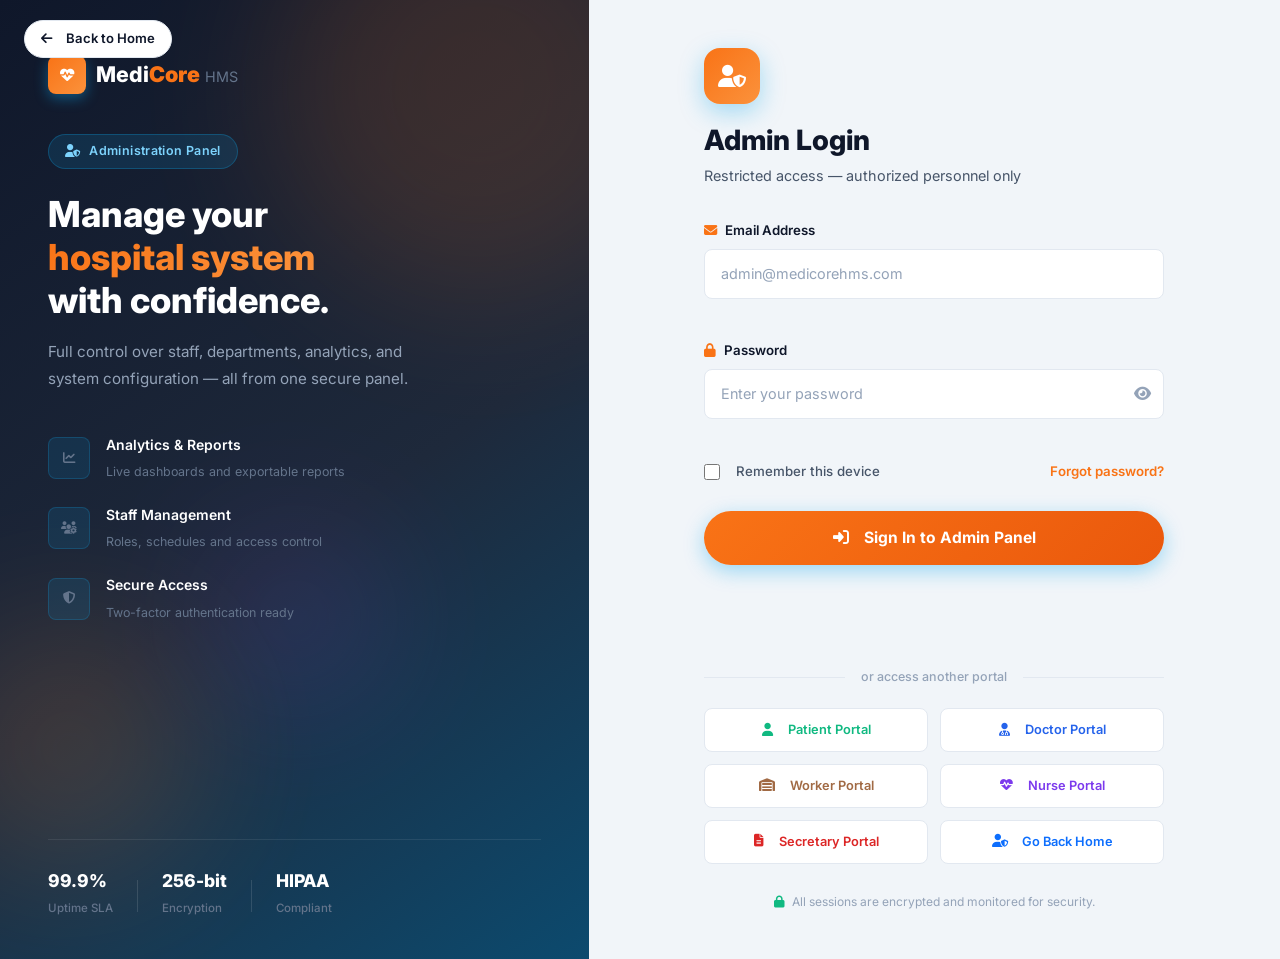
==== Admin_Login.html @ 62dc1b39 "Joel: modularizar lógica de login para administrador y paciente en archivos js externos" ====
<!doctype html>
<html lang="en">
  <head>
    <meta charset="UTF-8" />
    <meta name="viewport" content="width=device-width, initial-scale=1.0" />
    <script src="https://www.google.com/recaptcha/api.js" async defer></script>
    <title>Admin Login — MediCore HMS</title>

    <!-- Bootstrap CSS -->
    <link
      href="https://cdn.jsdelivr.net/npm/bootstrap@5.3.0/dist/css/bootstrap.min.css"
      rel="stylesheet"
    />

    <!-- Font Awesome -->
    <link
      rel="stylesheet"
      href="https://cdnjs.cloudflare.com/ajax/libs/font-awesome/6.4.0/css/all.min.css"
    />

    <!-- Google Fonts: Inter -->
    <link
      href="https://fonts.googleapis.com/css2?family=Inter:wght@300;400;500;600;700;800&display=swap"
      rel="stylesheet"
    />

    <!-- Login CSS (nuevo archivo, no sobreescribe style.css) -->
    <link rel="stylesheet" href="css/admin_login.css" />
  </head>

  <body class="login-body">
    <!-- Back link -->
    <a href="index.html" class="back-link">
      <i class="fas fa-arrow-left me-2"></i>Back to Home
    </a>

    <div class="login-wrapper">
      <!-- Left panel — branding -->
      <div class="login-panel-left d-none d-lg-flex">
        <div class="left-bg-shapes">
          <div class="l-shape l-shape-1"></div>
          <div class="l-shape l-shape-2"></div>
          <div class="l-shape l-shape-3"></div>
        </div>

        <div class="left-content">
          <!-- Logo -->
          <div class="left-brand">
            <span class="brand-icon-login"
              ><i class="fas fa-heartbeat"></i
            ></span>
            <span>Medi<strong>Core</strong> <em>HMS</em></span>
          </div>

          <!-- Badge -->
          <div class="left-badge">
            <i class="fas fa-user-shield me-2"></i>Administration Panel
          </div>

          <h2 class="left-heading">
            Manage your<br />
            <span class="text-gradient-light">hospital system</span><br />
            with confidence.
          </h2>

          <p class="left-sub">
            Full control over staff, departments, analytics, and system
            configuration — all from one secure panel.
          </p>

          <!-- Feature list -->
          <div class="left-features">
            <div class="left-feature-item">
              <span class="lf-icon"><i class="fas fa-chart-line"></i></span>
              <div>
                <strong>Analytics & Reports</strong>
                <span>Live dashboards and exportable reports</span>
              </div>
            </div>
            <div class="left-feature-item">
              <span class="lf-icon"><i class="fas fa-users-cog"></i></span>
              <div>
                <strong>Staff Management</strong>
                <span>Roles, schedules and access control</span>
              </div>
            </div>
            <div class="left-feature-item">
              <span class="lf-icon"><i class="fas fa-shield-alt"></i></span>
              <div>
                <strong>Secure Access</strong>
                <span>Two-factor authentication ready</span>
              </div>
            </div>
          </div>
        </div>

        <!-- Bottom stat strip -->
        <div class="left-stats">
          <div class="left-stat">
            <strong>99.9%</strong>
            <span>Uptime SLA</span>
          </div>
          <div class="left-stat-divider"></div>
          <div class="left-stat">
            <strong>256-bit</strong>
            <span>Encryption</span>
          </div>
          <div class="left-stat-divider"></div>
          <div class="left-stat">
            <strong>HIPAA</strong>
            <span>Compliant</span>
          </div>
        </div>
      </div>

      <!-- Right panel — form -->
      <div class="login-panel-right">
        <div class="login-form-box">
          <!-- Mobile brand (visible only on small screens) -->
          <div class="mobile-brand d-flex d-lg-none">
            <span class="brand-icon-login brand-icon-sm-login"
              ><i class="fas fa-heartbeat"></i
            ></span>
            <span>Medi<strong>Core</strong> <em>HMS</em></span>
          </div>

          <!-- Header -->
          <div class="form-header">
            <div class="form-icon-wrap">
              <i class="fas fa-user-shield"></i>
            </div>
            <h1 class="form-title">Admin Login</h1>
            <p class="form-subtitle">
              Restricted access — authorized personnel only
            </p>
          </div>

          <!-- Alert (hidden by default, shown on error via JS) -->
          <div class="login-alert" id="loginAlert" style="display: none">
            <i class="fas fa-exclamation-triangle me-2"></i>
            <span id="alertMessage"
              >Invalid credentials. Please try again.</span
            >
          </div>

          <!-- Form -->
          <form id="adminLoginForm" novalidate>
            <div class="field-group">
              <label for="adminEmail" class="field-label">
                <i class="fas fa-envelope me-2"></i>Email Address
              </label>
              <input
                type="email"
                id="adminEmail"
                class="field-input"
                placeholder="admin@medicorehms.com"
                autocomplete="username"
                required
              />
              <span class="field-error" id="emailError"></span>
            </div>

            <div class="field-group">
              <label for="adminPassword" class="field-label">
                <i class="fas fa-lock me-2"></i>Password
              </label>
              <div class="input-password-wrap">
                <input
                  type="password"
                  id="adminPassword"
                  class="field-input"
                  placeholder="Enter your password"
                  autocomplete="current-password"
                  required
                />
                <button
                  type="button"
                  class="toggle-pw"
                  id="togglePw"
                  aria-label="Toggle password visibility"
                >
                  <i class="fas fa-eye" id="togglePwIcon"></i>
                </button>
              </div>
              <span class="field-error" id="pwError"></span>
            </div>

            <div class="form-options">
              <label class="remember-label">
                <input type="checkbox" id="rememberMe" />
                <span class="checkmark"></span>
                Remember this device
              </label>
              <a href="#" class="forgot-link">Forgot password?</a>
            </div>

            <button type="submit" class="btn-login" id="loginBtn">
              <span class="btn-login-text">
                <i class="fas fa-sign-in-alt me-2"></i>Sign In to Admin Panel
              </span>
              <span class="btn-login-loading" style="display: none">
                <span class="spinner"></span> Authenticating…
              </span>
            </button>

            <br />  
            <br />
            <div class="field-group captcha-wrap">
              <div
                class="g-recaptcha"
                data-sitekey="6Le59_QsAAAAAIC2rUZhr5G0gqItBk3h7-KT-JvA"
              ></div>
              <span class="field-error" id="captchaError"></span>
            </div>
          </form>

          <!-- Divider -->
          <div class="form-divider">
            <span>or access another portal</span>
          </div>

          <!-- Other portals -->
          <div class="other-portals">
            <a href="Patient_Login.html" class="portal-link portal-link-patient">
              <i class="fas fa-user me-2"></i>Patient Portal
            </a>
            <a href="Doctor_Login.html" class="portal-link portal-link-doctor">
              <i class="fas fa-user-md me-2"></i>Doctor Portal
            </a>
            <a href="Worker_Login.html" class="portal-link portal-link-worker">
              <i class="fas fa-warehouse me-2"></i>Worker Portal
            </a>
            <a href="Nurse_Login.html" class="portal-link portal-link-nurse">
              <i class="fas fa-heartbeat me-2"></i>Nurse Portal
            </a>
            <a href="Secretary_Login.html" class="portal-link portal-link-secretary">
              <i class="fas fa-file-alt me-2"></i>Secretary Portal
            </a>
            <a href="index.html" class="portal-link portal-link-home">
              <i class="fas fa-user-shield me-2"></i>Go Back Home
            </a>
          </div>

          <p class="form-footer-note">
            <i class="fas fa-lock me-1"></i>
            All sessions are encrypted and monitored for security.
          </p>
        </div>
      </div>
    </div>

    <!-- Bootstrap JS -->
    <script src="https://cdn.jsdelivr.net/npm/bootstrap@5.3.0/dist/js/bootstrap.bundle.min.js"></script>

    <!-- Enlace al admin_login.js -->
    <script src="js/admin_login.js"></script>

  </body>
</html>
---- css/admin_login.css ----
/* ══════════════════════════════════════
   MediCore HMS — Admin Login Stylesheet
   admin-login.css (no sobrescribe style.css)
   ══════════════════════════════════════ */

/* Re-usa las variables de diseño del sistema principal */
:root {
     --primary:       #f97316;   /* naranja */
    --primary-dark:  #ea580c;   /* naranja oscuro */
    --primary-light: #ffedd5;   /* naranja claro */
    --accent:        #fb923c;   /* naranja medio */
    --success:       #10b981;
    --danger:        #ef4444;
    --purple:        #8b5cf6;

    --dark:          #0f172a;
    --dark-2:        #1e293b;
    --mid:           #475569;
    --light:         #f1f5f9;
    --white:         #ffffff;
    --border:        #e2e8f0;
    --text:          #334155;

    --radius-sm:     8px;
    --radius:        16px;
    --radius-lg:     24px;

    --shadow-sm:     0 2px 8px rgba(0,0,0,.06);
    --shadow:        0 8px 24px rgba(0,0,0,.10);
    --shadow-lg:     0 20px 48px rgba(0,0,0,.14);

    --transition:    all .3s ease;
}

/* ── Reset específico para login ── */
*, *::before, *::after { box-sizing: border-box; margin: 0; padding: 0; }
html { scroll-behavior: smooth; }

body.login-body {
    font-family: 'Inter', sans-serif;
    color: var(--text);
    line-height: 1.65;
    overflow-x: hidden;
    background: var(--light);
    min-height: 100vh;
}

/* ── Back link ── */
.back-link {
    position: fixed;
    top: 1.25rem;
    left: 1.5rem;
    z-index: 100;
    display: inline-flex;
    align-items: center;
    gap: .35rem;
    font-size: .82rem;
    font-weight: 600;
    color: var(--dark);
    text-decoration: none;
    background: var(--white);
    backdrop-filter: blur(10px);
    border: 1px solid var(--border);
    padding: .45rem 1rem;
    border-radius: 50px;
    transition: var(--transition);
}

.back-link:hover {
    color: var(--dark);
    background: #f8fafc;
    border-color: var(--border);
}

/* ── Layout wrapper ── */
.login-wrapper {
    display: flex;
    min-height: 100vh;
}

/* ══ LEFT PANEL ══ */
.login-panel-left {
    flex: 0 0 46%;
    background: linear-gradient(145deg, #0f172a 0%, #1e293b 55%, #0c4a6e 100%);
    display: flex;
    flex-direction: column;
    justify-content: space-between;
    padding: 3.5rem 3rem 2.5rem;
    position: relative;
    overflow: hidden;
}

/* Background shapes — same style as hero */
.left-bg-shapes { position: absolute; inset: 0; pointer-events: none; }

.l-shape {
    position: absolute;
    border-radius: 50%;
    filter: blur(70px);
    opacity: .15;
}

.l-shape-1 {
    width: 420px; height: 420px;
    background: var(--primary);
    top: -120px; right: -100px;
}

.l-shape-2 {
    width: 260px; height: 260px;
    background: var(--accent);
    bottom: 80px; left: -60px;
}

.l-shape-3 {
    width: 180px; height: 180px;
    background: var(--purple);
    top: 55%; left: 35%;
}

/* Left content */
.left-content { position: relative; z-index: 2; }

.left-brand {
    display: flex;
    align-items: center;
    gap: .6rem;
    font-size: 1.35rem;
    font-weight: 800;
    color: white;
    margin-bottom: 2.5rem;
}

.left-brand strong { color: var(--primary); }
.left-brand em { font-style: normal; color: #64748b; font-weight: 400; font-size: .9rem; }

.brand-icon-login {
    width: 38px;
    height: 38px;
    background: linear-gradient(135deg, var(--primary), var(--accent));
    border-radius: var(--radius-sm);
    display: flex;
    align-items: center;
    justify-content: center;
    color: white;
    font-size: .9rem;
    flex-shrink: 0;
    box-shadow: 0 4px 14px rgba(14,165,233,.45);
}

.brand-icon-sm-login {
    width: 30px;
    height: 30px;
    font-size: .75rem;
    border-radius: 6px;
}

.left-badge {
    display: inline-flex;
    align-items: center;
    background: rgba(14,165,233,.14);
    border: 1px solid rgba(14,165,233,.28);
    color: #7dd3fc;
    font-size: .78rem;
    font-weight: 600;
    padding: .38rem 1rem;
    border-radius: 50px;
    margin-bottom: 1.5rem;
    letter-spacing: .03em;
}

.left-heading {
    font-size: clamp(1.75rem, 2.8vw, 2.6rem);
    font-weight: 800;
    color: white;
    line-height: 1.2;
    margin-bottom: 1.1rem;
}

.text-gradient-light {
    background: linear-gradient(135deg, var(--primary), var(--accent));
    -webkit-background-clip: text;
    -webkit-text-fill-color: transparent;
    background-clip: text;
}

.left-sub {
    color: #94a3b8;
    font-size: .95rem;
    line-height: 1.75;
    max-width: 370px;
    margin-bottom: 2.5rem;
}

/* Feature items */
.left-features { display: flex; flex-direction: column; gap: 1.2rem; }

.left-feature-item {
    display: flex;
    align-items: center;
    gap: 1rem;
}

.lf-icon {
    width: 42px;
    height: 42px;
    background: rgba(14,165,233,.12);
    border: 1px solid rgba(14,165,233,.22);
    border-radius: var(--radius-sm);
    display: flex;
    align-items: center;
    justify-content: center;
    color: #7dd3fc;
    font-size: .95rem;
    flex-shrink: 0;
}

.left-feature-item strong {
    display: block;
    color: white;
    font-size: .875rem;
    font-weight: 600;
    margin-bottom: .1rem;
}

.left-feature-item span {
    font-size: .78rem;
    color: #64748b;
}

/* Bottom stats strip */
.left-stats {
    position: relative;
    z-index: 2;
    display: flex;
    align-items: center;
    gap: 1.5rem;
    padding-top: 2rem;
    border-top: 1px solid rgba(255,255,255,.08);
}

.left-stat strong {
    display: block;
    font-size: 1.1rem;
    font-weight: 800;
    color: white;
    line-height: 1;
    margin-bottom: .2rem;
}

.left-stat span {
    font-size: .72rem;
    color: #64748b;
    font-weight: 500;
}

.left-stat-divider {
    width: 1px;
    height: 32px;
    background: rgba(255,255,255,.12);
}

/* ══ RIGHT PANEL ══ */
.login-panel-right {
    flex: 1;
    display: flex;
    align-items: center;
    justify-content: center;
    padding: 3rem 2rem;
    background: var(--light);
}

/* Form box */
.login-form-box {
    width: 100%;
    max-width: 460px;
}

/* Mobile brand */
.mobile-brand {
    align-items: center;
    gap: .55rem;
    font-size: 1.2rem;
    font-weight: 800;
    color: var(--dark);
    margin-bottom: 2rem;
}

.mobile-brand strong { color: var(--primary); }
.mobile-brand em { font-style: normal; color: var(--mid); font-weight: 400; font-size: .85rem; }

/* Form header */
.form-header { margin-bottom: 2rem; }

.form-icon-wrap {
    width: 56px;
    height: 56px;
    background: linear-gradient(135deg, var(--primary), var(--accent));
    border-radius: var(--radius);
    display: flex;
    align-items: center;
    justify-content: center;
    color: white;
    font-size: 1.4rem;
    margin-bottom: 1.25rem;
    box-shadow: 0 8px 24px rgba(14,165,233,.35);
}

.form-title {
    font-size: 1.75rem;
    font-weight: 800;
    color: var(--dark);
    margin-bottom: .4rem;
}

.form-subtitle {
    color: var(--mid);
    font-size: .9rem;
    margin: 0;
}

/* Alert */
.login-alert {
    display: flex;
    align-items: center;
    background: #fee2e2;
    border: 1px solid #fca5a5;
    color: #b91c1c;
    border-radius: var(--radius-sm);
    padding: .75rem 1rem;
    font-size: .875rem;
    font-weight: 500;
    margin-bottom: 1.5rem;
    gap: .5rem;
}

/* Field group */
.field-group { margin-bottom: 1.25rem; }

.field-label {
    display: block;
    font-size: .83rem;
    font-weight: 600;
    color: var(--dark);
    margin-bottom: .45rem;
}

.field-label i { color: var(--primary); }

.field-input {
    width: 100%;
    background: var(--white);
    border: 1.5px solid var(--border);
    border-radius: var(--radius-sm);
    padding: .75rem 1rem;
    font-size: .9rem;
    font-family: 'Inter', sans-serif;
    color: var(--text);
    transition: var(--transition);
    outline: none;
}

.field-input::placeholder { color: #94a3b8; }

.field-input:focus {
    border-color: var(--primary);
    box-shadow: 0 0 0 3px rgba(14,165,233,.14);
}

.field-error {
    display: block;
    font-size: .78rem;
    color: var(--danger);
    font-weight: 500;
    margin-top: .35rem;
    min-height: 1rem;
}

/* Password input */
.input-password-wrap {
    position: relative;
}

.input-password-wrap .field-input {
    padding-right: 3rem;
}

.toggle-pw {
    position: absolute;
    right: .85rem;
    top: 50%;
    transform: translateY(-50%);
    background: none;
    border: none;
    cursor: pointer;
    color: #94a3b8;
    font-size: .95rem;
    padding: 0;
    transition: color .2s;
}

.toggle-pw:hover { color: var(--primary); }

/* Form options row */
.form-options {
    display: flex;
    justify-content: space-between;
    align-items: center;
    margin-bottom: 1.75rem;
    font-size: .83rem;
}

.remember-label {
    display: flex;
    align-items: center;
    gap: .5rem;
    cursor: pointer;
    color: var(--mid);
    font-weight: 500;
    user-select: none;
}

.remember-label input[type="checkbox"] {
    width: 16px;
    height: 16px;
    accent-color: var(--primary);
    cursor: pointer;
}

.forgot-link {
    color: var(--primary);
    text-decoration: none;
    font-weight: 600;
    transition: color .2s;
}

.forgot-link:hover { color: var(--primary-dark); text-decoration: underline; }

/* Login button */
.btn-login {
    width: 100%;
    background: linear-gradient(135deg, var(--primary), var(--primary-dark));
    color: white;
    border: none;
    border-radius: 50px;
    padding: .9rem 2rem;
    font-size: .975rem;
    font-weight: 700;
    font-family: 'Inter', sans-serif;
    cursor: pointer;
    transition: var(--transition);
    box-shadow: 0 6px 20px rgba(14,165,233,.38);
    display: flex;
    align-items: center;
    justify-content: center;
    gap: .5rem;
}

.btn-login:hover:not(:disabled) {
    transform: translateY(-2px);
    box-shadow: 0 10px 28px rgba(14,165,233,.5);
    background: linear-gradient(135deg, var(--primary-dark), var(--primary));
}

.btn-login:disabled {
    opacity: .75;
    cursor: not-allowed;
}

.btn-login-text,
.btn-login-loading {
    display: inline-flex;
    align-items: center;
    gap: .45rem;
}

/* Spinner */
.spinner {
    display: inline-block;
    width: 16px;
    height: 16px;
    border: 2px solid rgba(255,255,255,.35);
    border-top-color: white;
    border-radius: 50%;
    animation: spin .7s linear infinite;
}

@keyframes spin { to { transform: rotate(360deg); } }

/* Divider */
.form-divider {
    display: flex;
    align-items: center;
    gap: 1rem;
    margin: 1.75rem 0 1.25rem;
    font-size: .78rem;
    color: #94a3b8;
    font-weight: 500;
}

.form-divider::before,
.form-divider::after {
    content: '';
    flex: 1;
    height: 1px;
    background: var(--border);
}

/* Other portals */
.other-portals {
    display: flex;
    flex-wrap: wrap;
    gap: .75rem;
    margin-bottom: 1.75rem;
}

.portal-link {
    flex: 1 1 calc(50% - .75rem);
    min-width: calc(50% - .75rem);
    display: flex;
    align-items: center;
    justify-content: center;
    gap: .4rem;
    font-size: .8rem;
    font-weight: 600;
    padding: .65rem 1rem;
    border-radius: var(--radius-sm);
    text-decoration: none;
    border: 1.5px solid var(--border);
    background: var(--white);
    transition: var(--transition);
}

.portal-link-patient { color: var(--success); }
.portal-link-patient:hover {
    border-color: var(--success);
    background: #d1fae5;
    color: #065f46;
}

.portal-link-doctor { color: #2563eb; }
.portal-link-doctor:hover {
    border-color: #2563eb;
    background: #dbeafe;
    color: #2563eb;
}

.portal-link-worker { color: #a16a44; }
.portal-link-worker:hover {
    border-color: #a16a44;
    background: #f7efe7;
    color: #55331d;
}

.portal-link-nurse { color: #7c3aed; }
.portal-link-nurse:hover {
    border-color: #7c3aed;
    background: #ede9fe;
    color: #4c1d95;
}

.portal-link-secretary { color: #dc2626; }
.portal-link-secretary:hover {
    border-color: #dc2626;
    background: #fee2e2;
    color: #7f1d1d;
}

/* Footer note */
.form-footer-note {
    text-align: center;
    font-size: .75rem;
    color: #94a3b8;
    margin: 0;
}

.form-footer-note i { color: var(--success); }

/* ══ RESPONSIVE ══ */
@media (max-width: 991px) {
    .login-panel-right {
        padding: 5rem 1.5rem 2.5rem;
    }

    .back-link {
        color: var(--dark);
        background: var(--white);
        border-color: var(--border);
    }

    .back-link:hover {
        color: var(--dark);
        background: #f8fafc;
        border-color: var(--border);
    }
}

@media (max-width: 576px) {
    .login-form-box { max-width: 100%; }
    .other-portals { flex-direction: column; }
    .form-options { flex-direction: column; align-items: flex-start; gap: .75rem; }
}



.captcha-wrap {
    margin-bottom: 1.5rem;
}

.captcha-wrap .g-recaptcha {
    transform-origin: left top;
}

@media (max-width: 400px) {
    .captcha-wrap .g-recaptcha {
        transform: scale(0.88);
    }
}
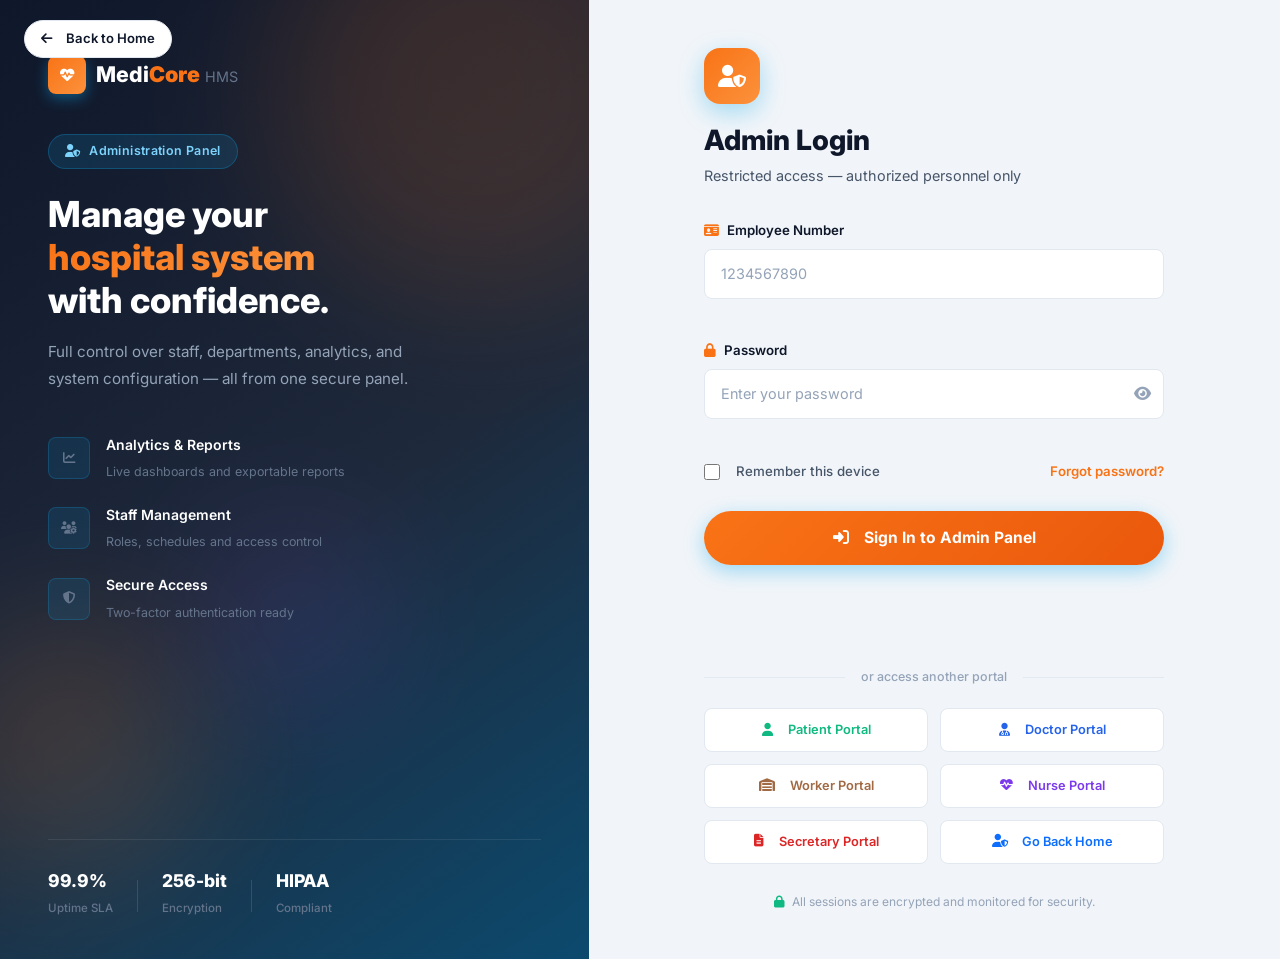
==== commit 812169ec: "modificación masiva a numero de empleado en los logins." ====
--- a/Admin_Login.html
+++ b/Admin_Login.html
@@ -146,18 +146,18 @@
           <!-- Form -->
           <form id="adminLoginForm" novalidate>
             <div class="field-group">
-              <label for="adminEmail" class="field-label">
-                <i class="fas fa-envelope me-2"></i>Email Address
+              <label for="adminEmployeeId" class="field-label">
+                <i class="fas fa-id-card me-2"></i>Employee Number
               </label>
               <input
-                type="email"
-                id="adminEmail"
+                type="number"
+                id="adminEmployeeId"
                 class="field-input"
-                placeholder="admin@medicorehms.com"
+                placeholder="1234567890"
                 autocomplete="username"
                 required
               />
-              <span class="field-error" id="emailError"></span>
+              <span class="field-error" id="employeeIdError"></span>
             </div>
 
             <div class="field-group">
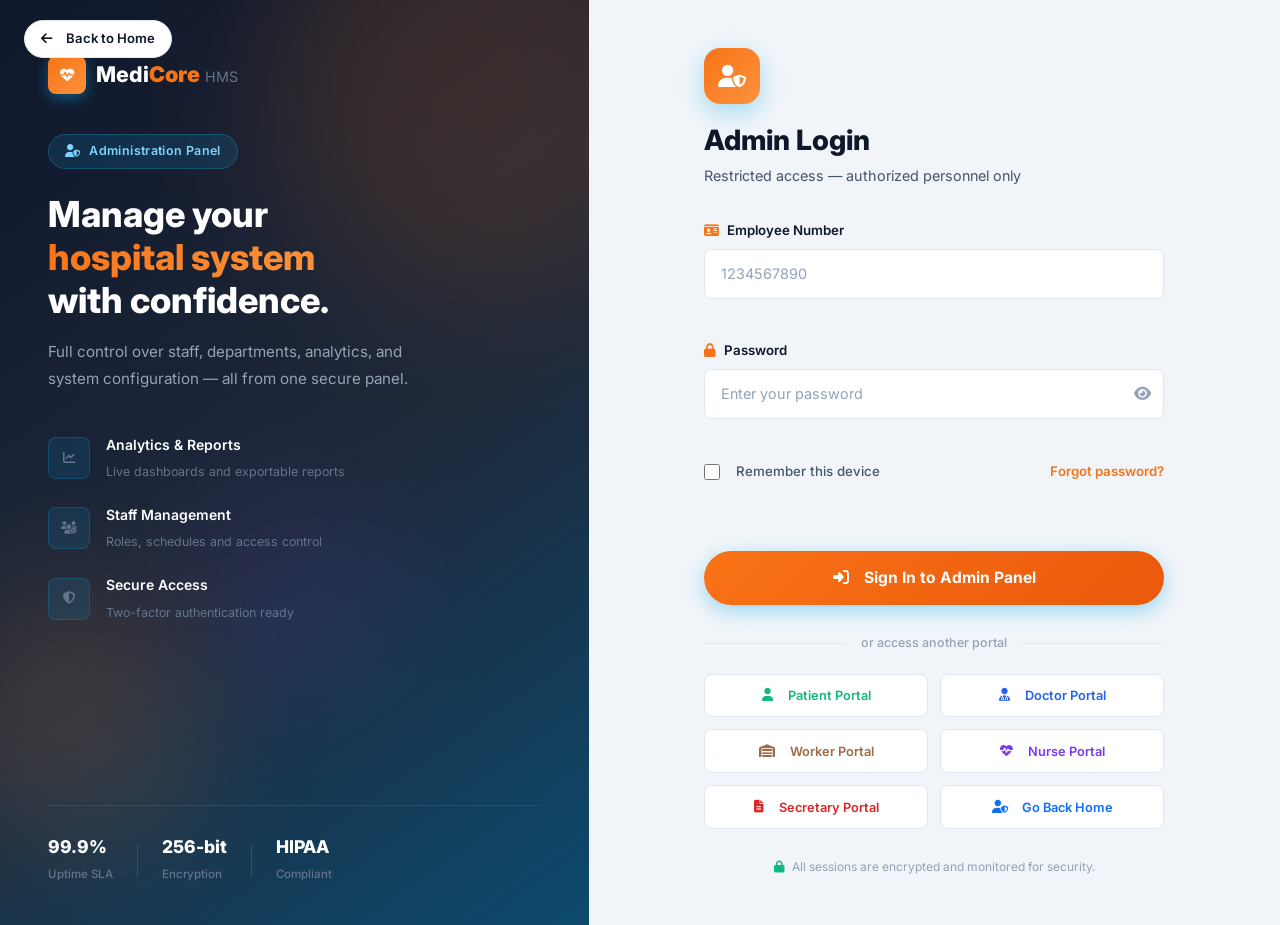
==== commit bce13943: "fix: move CAPTCHA above Sign In button CAPTCHA widget was placed after the submit button, causing us" ====
--- a/Admin_Login.html
+++ b/Admin_Login.html
@@ -194,6 +194,14 @@
               <a href="#" class="forgot-link">Forgot password?</a>
             </div>
 
+            <div class="field-group captcha-wrap">
+              <div
+                class="g-recaptcha"
+                data-sitekey="6Le59_QsAAAAAIC2rUZhr5G0gqItBk3h7-KT-JvA"
+              ></div>
+              <span class="field-error" id="captchaError"></span>
+            </div>
+
             <button type="submit" class="btn-login" id="loginBtn">
               <span class="btn-login-text">
                 <i class="fas fa-sign-in-alt me-2"></i>Sign In to Admin Panel
@@ -202,16 +210,6 @@
                 <span class="spinner"></span> Authenticating…
               </span>
             </button>
-
-            <br />  
-            <br />
-            <div class="field-group captcha-wrap">
-              <div
-                class="g-recaptcha"
-                data-sitekey="6Le59_QsAAAAAIC2rUZhr5G0gqItBk3h7-KT-JvA"
-              ></div>
-              <span class="field-error" id="captchaError"></span>
-            </div>
           </form>
 
           <!-- Divider -->
--- a/css/admin_login.css
+++ b/css/admin_login.css
@@ -3,7 +3,7 @@
    admin-login.css (no sobrescribe style.css)
    ══════════════════════════════════════ */
 
-/* Re-usa las variables de diseño del sistema principal */
+/* Reuses design variables from the main system */
 :root {
      --primary:       #f97316;   /* naranja */
     --primary-dark:  #ea580c;   /* naranja oscuro */
@@ -32,7 +32,7 @@
     --transition:    all .3s ease;
 }
 
-/* ── Reset específico para login ── */
+/* ── Specific reset for login ── */
 *, *::before, *::after { box-sizing: border-box; margin: 0; padding: 0; }
 html { scroll-behavior: smooth; }
 
@@ -43,6 +43,8 @@
     overflow-x: hidden;
     background: var(--light);
     min-height: 100vh;
+     max-width: 1620px;
+    margin: 0 auto;
 }
 
 /* ── Back link ── */
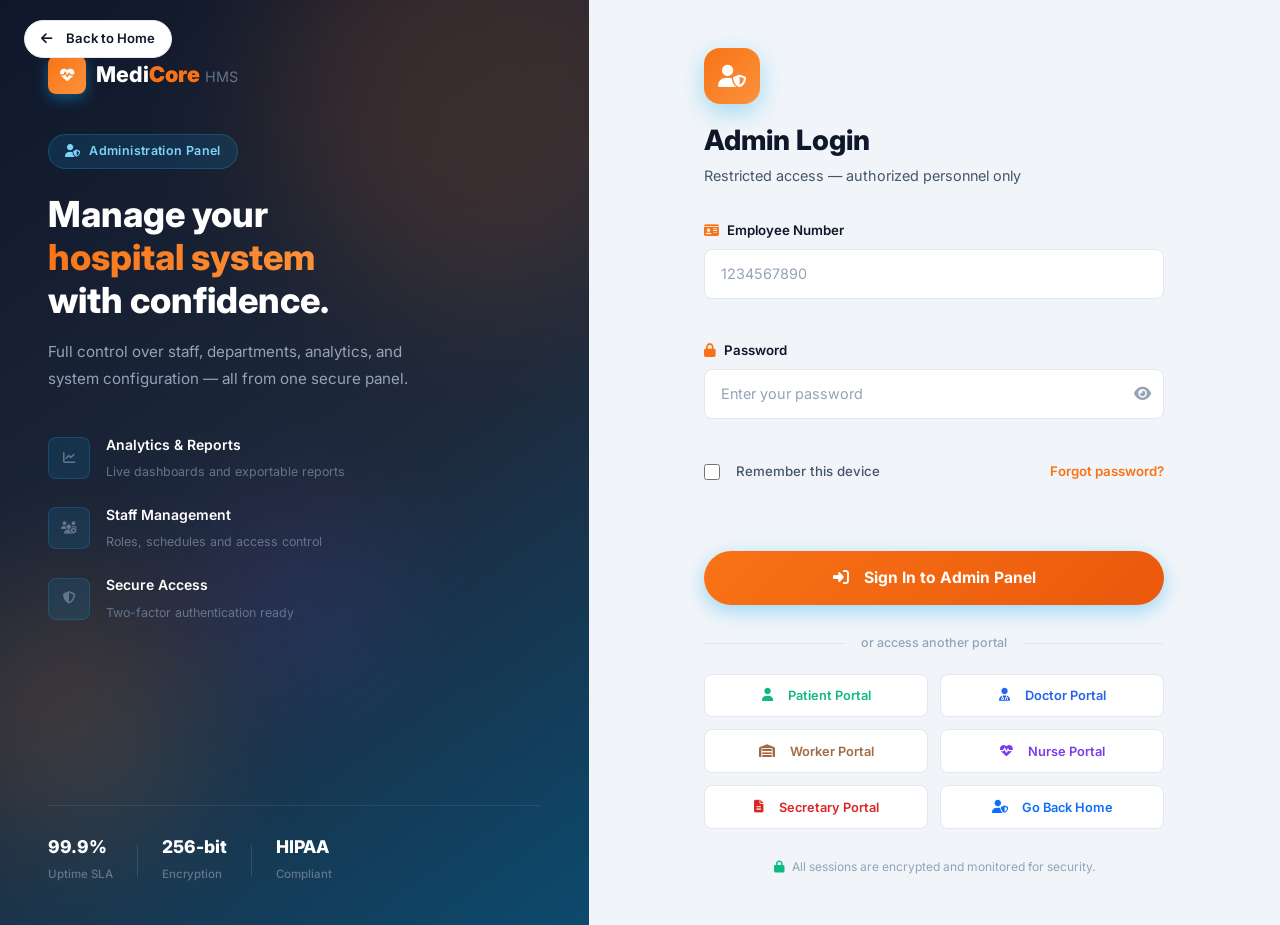
==== commit 4562826c: "fix: correct reCAPTCHA site key to match secret key pair Site key in HTML had one extra 'A' (old reg" ====
--- a/Admin_Login.html
+++ b/Admin_Login.html
@@ -197,7 +197,7 @@
             <div class="field-group captcha-wrap">
               <div
                 class="g-recaptcha"
-                data-sitekey="6Le59_QsAAAAAIC2rUZhr5G0gqItBk3h7-KT-JvA"
+                data-sitekey="6Le59_QsAAAAIC2rUZhr5G0gqItBk3h7-KT-JvA"
               ></div>
               <span class="field-error" id="captchaError"></span>
             </div>
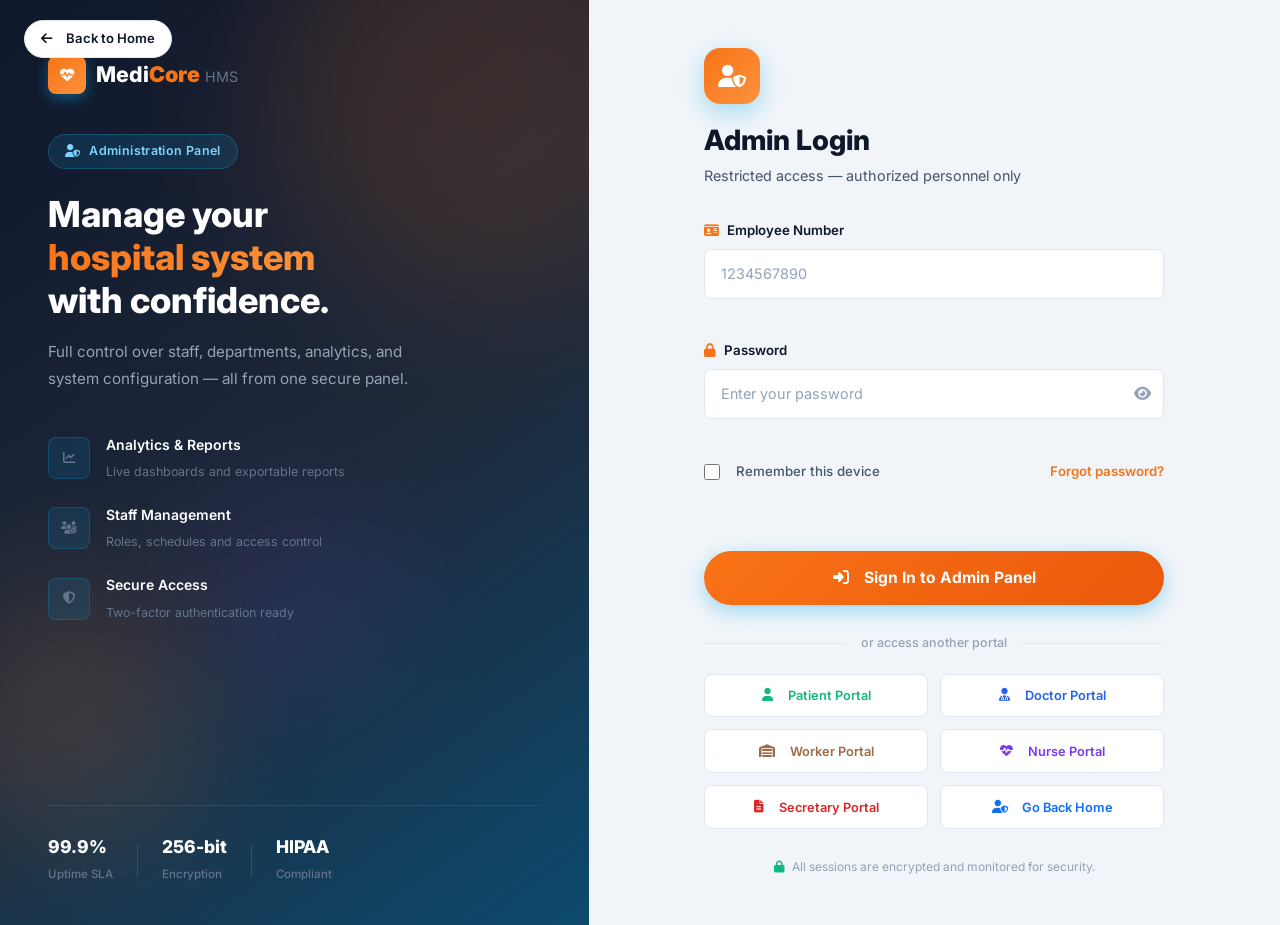
==== commit a0b20667: "revert: restore original reCAPTCHA site key (5 A's)" ====
--- a/Admin_Login.html
+++ b/Admin_Login.html
@@ -197,7 +197,7 @@
             <div class="field-group captcha-wrap">
               <div
                 class="g-recaptcha"
-                data-sitekey="6Le59_QsAAAAIC2rUZhr5G0gqItBk3h7-KT-JvA"
+                data-sitekey="6Le59_QsAAAAAIC2rUZhr5G0gqItBk3h7-KT-JvA"
               ></div>
               <span class="field-error" id="captchaError"></span>
             </div>
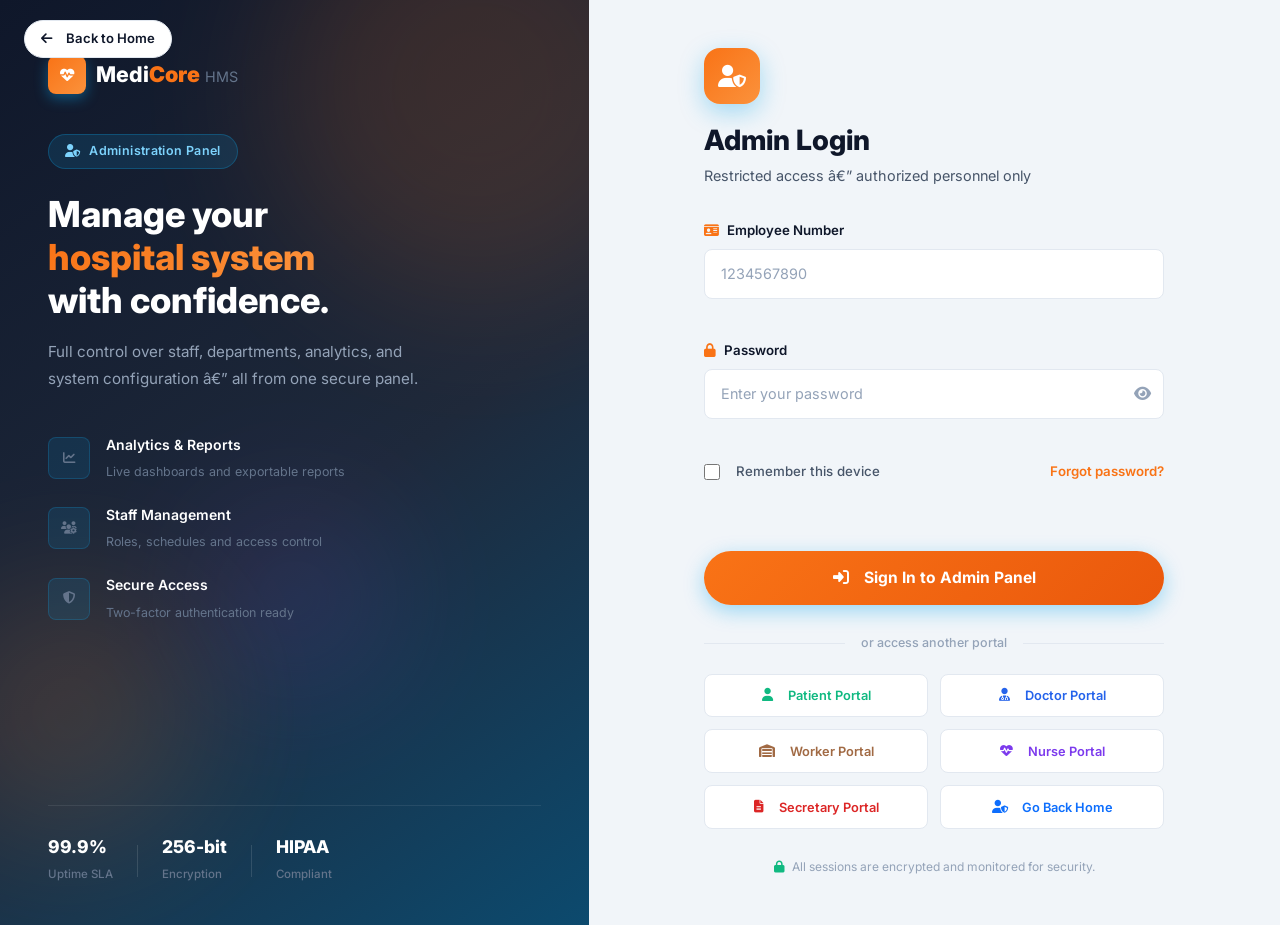
==== commit 51f3d2fd: "eliminar comentarios" ====
--- a/Admin_Login.html
+++ b/Admin_Login.html
@@ -1,74 +1,54 @@
-<!doctype html>
+﻿<!doctype html>
 <html lang="en">
   <head>
     <meta charset="UTF-8" />
     <meta name="viewport" content="width=device-width, initial-scale=1.0" />
     <script src="https://www.google.com/recaptcha/api.js" async defer></script>
-    <title>Admin Login — MediCore HMS</title>
-
-    <!-- Bootstrap CSS -->
+    <title>Admin Login â€” MediCore HMS</title>
     <link
       href="https://cdn.jsdelivr.net/npm/bootstrap@5.3.0/dist/css/bootstrap.min.css"
       rel="stylesheet"
     />
-
-    <!-- Font Awesome -->
     <link
       rel="stylesheet"
       href="https://cdnjs.cloudflare.com/ajax/libs/font-awesome/6.4.0/css/all.min.css"
     />
-
-    <!-- Google Fonts: Inter -->
     <link
       href="https://fonts.googleapis.com/css2?family=Inter:wght@300;400;500;600;700;800&display=swap"
       rel="stylesheet"
     />
-
-    <!-- Login CSS (nuevo archivo, no sobreescribe style.css) -->
     <link rel="stylesheet" href="css/admin_login.css" />
   </head>
-
   <body class="login-body">
-    <!-- Back link -->
     <a href="index.html" class="back-link">
       <i class="fas fa-arrow-left me-2"></i>Back to Home
     </a>
-
     <div class="login-wrapper">
-      <!-- Left panel — branding -->
       <div class="login-panel-left d-none d-lg-flex">
         <div class="left-bg-shapes">
           <div class="l-shape l-shape-1"></div>
           <div class="l-shape l-shape-2"></div>
           <div class="l-shape l-shape-3"></div>
         </div>
-
         <div class="left-content">
-          <!-- Logo -->
           <div class="left-brand">
             <span class="brand-icon-login"
               ><i class="fas fa-heartbeat"></i
             ></span>
             <span>Medi<strong>Core</strong> <em>HMS</em></span>
           </div>
-
-          <!-- Badge -->
           <div class="left-badge">
             <i class="fas fa-user-shield me-2"></i>Administration Panel
           </div>
-
           <h2 class="left-heading">
             Manage your<br />
             <span class="text-gradient-light">hospital system</span><br />
             with confidence.
           </h2>
-
           <p class="left-sub">
             Full control over staff, departments, analytics, and system
-            configuration — all from one secure panel.
+            configuration â€” all from one secure panel.
           </p>
-
-          <!-- Feature list -->
           <div class="left-features">
             <div class="left-feature-item">
               <span class="lf-icon"><i class="fas fa-chart-line"></i></span>
@@ -93,8 +73,6 @@
             </div>
           </div>
         </div>
-
-        <!-- Bottom stat strip -->
         <div class="left-stats">
           <div class="left-stat">
             <strong>99.9%</strong>
@@ -112,38 +90,29 @@
           </div>
         </div>
       </div>
-
-      <!-- Right panel — form -->
       <div class="login-panel-right">
         <div class="login-form-box">
-          <!-- Mobile brand (visible only on small screens) -->
           <div class="mobile-brand d-flex d-lg-none">
             <span class="brand-icon-login brand-icon-sm-login"
               ><i class="fas fa-heartbeat"></i
             ></span>
             <span>Medi<strong>Core</strong> <em>HMS</em></span>
           </div>
-
-          <!-- Header -->
           <div class="form-header">
             <div class="form-icon-wrap">
               <i class="fas fa-user-shield"></i>
             </div>
             <h1 class="form-title">Admin Login</h1>
             <p class="form-subtitle">
-              Restricted access — authorized personnel only
+              Restricted access â€” authorized personnel only
             </p>
           </div>
-
-          <!-- Alert (hidden by default, shown on error via JS) -->
           <div class="login-alert" id="loginAlert" style="display: none">
             <i class="fas fa-exclamation-triangle me-2"></i>
             <span id="alertMessage"
               >Invalid credentials. Please try again.</span
             >
           </div>
-
-          <!-- Form -->
           <form id="adminLoginForm" novalidate>
             <div class="field-group">
               <label for="adminEmployeeId" class="field-label">
@@ -159,7 +128,6 @@
               />
               <span class="field-error" id="employeeIdError"></span>
             </div>
-
             <div class="field-group">
               <label for="adminPassword" class="field-label">
                 <i class="fas fa-lock me-2"></i>Password
@@ -184,7 +152,6 @@
               </div>
               <span class="field-error" id="pwError"></span>
             </div>
-
             <div class="form-options">
               <label class="remember-label">
                 <input type="checkbox" id="rememberMe" />
@@ -193,7 +160,6 @@
               </label>
               <a href="#" class="forgot-link">Forgot password?</a>
             </div>
-
             <div class="field-group captcha-wrap">
               <div
                 class="g-recaptcha"
@@ -201,23 +167,18 @@
               ></div>
               <span class="field-error" id="captchaError"></span>
             </div>
-
             <button type="submit" class="btn-login" id="loginBtn">
               <span class="btn-login-text">
                 <i class="fas fa-sign-in-alt me-2"></i>Sign In to Admin Panel
               </span>
               <span class="btn-login-loading" style="display: none">
-                <span class="spinner"></span> Authenticating…
+                <span class="spinner"></span> Authenticatingâ€¦
               </span>
             </button>
           </form>
-
-          <!-- Divider -->
           <div class="form-divider">
             <span>or access another portal</span>
           </div>
-
-          <!-- Other portals -->
           <div class="other-portals">
             <a href="Patient_Login.html" class="portal-link portal-link-patient">
               <i class="fas fa-user me-2"></i>Patient Portal
@@ -238,7 +199,6 @@
               <i class="fas fa-user-shield me-2"></i>Go Back Home
             </a>
           </div>
-
           <p class="form-footer-note">
             <i class="fas fa-lock me-1"></i>
             All sessions are encrypted and monitored for security.
@@ -246,12 +206,7 @@
         </div>
       </div>
     </div>
-
-    <!-- Bootstrap JS -->
     <script src="https://cdn.jsdelivr.net/npm/bootstrap@5.3.0/dist/js/bootstrap.bundle.min.js"></script>
-
-    <!-- Enlace al admin_login.js -->
-    <script src="js/admin_login.js"></script>
-
+    <script src="js/admin_login.js?v=2"></script>
   </body>
-</html>+</html>
--- a/css/admin_login.css
+++ b/css/admin_login.css
@@ -1,18 +1,7 @@
-/* ══════════════════════════════════════
-   MediCore HMS — Admin Login Stylesheet
-   admin-login.css (no sobrescribe style.css)
-   ══════════════════════════════════════ */
-
-/* Reuses design variables from the main system */
-:root {
-     --primary:       #f97316;   /* naranja */
-    --primary-dark:  #ea580c;   /* naranja oscuro */
-    --primary-light: #ffedd5;   /* naranja claro */
-    --accent:        #fb923c;   /* naranja medio */
-    --success:       #10b981;
+﻿:root {
+     --primary:       #f97316;   --primary-dark:  #ea580c;   --primary-light: #ffedd5;   --accent:        #fb923c;   --success:       #10b981;
     --danger:        #ef4444;
     --purple:        #8b5cf6;
-
     --dark:          #0f172a;
     --dark-2:        #1e293b;
     --mid:           #475569;
@@ -20,22 +9,16 @@
     --white:         #ffffff;
     --border:        #e2e8f0;
     --text:          #334155;
-
     --radius-sm:     8px;
     --radius:        16px;
     --radius-lg:     24px;
-
     --shadow-sm:     0 2px 8px rgba(0,0,0,.06);
     --shadow:        0 8px 24px rgba(0,0,0,.10);
     --shadow-lg:     0 20px 48px rgba(0,0,0,.14);
-
     --transition:    all .3s ease;
 }
-
-/* ── Specific reset for login ── */
 *, *::before, *::after { box-sizing: border-box; margin: 0; padding: 0; }
 html { scroll-behavior: smooth; }
-
 body.login-body {
     font-family: 'Inter', sans-serif;
     color: var(--text);
@@ -46,8 +29,6 @@
      max-width: 1620px;
     margin: 0 auto;
 }
-
-/* ── Back link ── */
 .back-link {
     position: fixed;
     top: 1.25rem;
@@ -67,20 +48,15 @@
     border-radius: 50px;
     transition: var(--transition);
 }
-
 .back-link:hover {
     color: var(--dark);
     background: #f8fafc;
     border-color: var(--border);
 }
-
-/* ── Layout wrapper ── */
 .login-wrapper {
     display: flex;
     min-height: 100vh;
 }
-
-/* ══ LEFT PANEL ══ */
 .login-panel-left {
     flex: 0 0 46%;
     background: linear-gradient(145deg, #0f172a 0%, #1e293b 55%, #0c4a6e 100%);
@@ -91,38 +67,29 @@
     position: relative;
     overflow: hidden;
 }
-
-/* Background shapes — same style as hero */
 .left-bg-shapes { position: absolute; inset: 0; pointer-events: none; }
-
 .l-shape {
     position: absolute;
     border-radius: 50%;
     filter: blur(70px);
     opacity: .15;
 }
-
 .l-shape-1 {
     width: 420px; height: 420px;
     background: var(--primary);
     top: -120px; right: -100px;
 }
-
 .l-shape-2 {
     width: 260px; height: 260px;
     background: var(--accent);
     bottom: 80px; left: -60px;
 }
-
 .l-shape-3 {
     width: 180px; height: 180px;
     background: var(--purple);
     top: 55%; left: 35%;
 }
-
-/* Left content */
 .left-content { position: relative; z-index: 2; }
-
 .left-brand {
     display: flex;
     align-items: center;
@@ -132,10 +99,8 @@
     color: white;
     margin-bottom: 2.5rem;
 }
-
 .left-brand strong { color: var(--primary); }
 .left-brand em { font-style: normal; color: #64748b; font-weight: 400; font-size: .9rem; }
-
 .brand-icon-login {
     width: 38px;
     height: 38px;
@@ -149,14 +114,12 @@
     flex-shrink: 0;
     box-shadow: 0 4px 14px rgba(14,165,233,.45);
 }
-
 .brand-icon-sm-login {
     width: 30px;
     height: 30px;
     font-size: .75rem;
     border-radius: 6px;
 }
-
 .left-badge {
     display: inline-flex;
     align-items: center;
@@ -170,7 +133,6 @@
     margin-bottom: 1.5rem;
     letter-spacing: .03em;
 }
-
 .left-heading {
     font-size: clamp(1.75rem, 2.8vw, 2.6rem);
     font-weight: 800;
@@ -178,14 +140,12 @@
     line-height: 1.2;
     margin-bottom: 1.1rem;
 }
-
 .text-gradient-light {
     background: linear-gradient(135deg, var(--primary), var(--accent));
     -webkit-background-clip: text;
     -webkit-text-fill-color: transparent;
     background-clip: text;
 }
-
 .left-sub {
     color: #94a3b8;
     font-size: .95rem;
@@ -193,16 +153,12 @@
     max-width: 370px;
     margin-bottom: 2.5rem;
 }
-
-/* Feature items */
 .left-features { display: flex; flex-direction: column; gap: 1.2rem; }
-
 .left-feature-item {
     display: flex;
     align-items: center;
     gap: 1rem;
 }
-
 .lf-icon {
     width: 42px;
     height: 42px;
@@ -216,7 +172,6 @@
     font-size: .95rem;
     flex-shrink: 0;
 }
-
 .left-feature-item strong {
     display: block;
     color: white;
@@ -224,13 +179,10 @@
     font-weight: 600;
     margin-bottom: .1rem;
 }
-
 .left-feature-item span {
     font-size: .78rem;
     color: #64748b;
 }
-
-/* Bottom stats strip */
 .left-stats {
     position: relative;
     z-index: 2;
@@ -240,7 +192,6 @@
     padding-top: 2rem;
     border-top: 1px solid rgba(255,255,255,.08);
 }
-
 .left-stat strong {
     display: block;
     font-size: 1.1rem;
@@ -249,20 +200,16 @@
     line-height: 1;
     margin-bottom: .2rem;
 }
-
 .left-stat span {
     font-size: .72rem;
     color: #64748b;
     font-weight: 500;
 }
-
 .left-stat-divider {
     width: 1px;
     height: 32px;
     background: rgba(255,255,255,.12);
 }
-
-/* ══ RIGHT PANEL ══ */
 .login-panel-right {
     flex: 1;
     display: flex;
@@ -271,14 +218,10 @@
     padding: 3rem 2rem;
     background: var(--light);
 }
-
-/* Form box */
 .login-form-box {
     width: 100%;
     max-width: 460px;
 }
-
-/* Mobile brand */
 .mobile-brand {
     align-items: center;
     gap: .55rem;
@@ -287,13 +230,9 @@
     color: var(--dark);
     margin-bottom: 2rem;
 }
-
 .mobile-brand strong { color: var(--primary); }
 .mobile-brand em { font-style: normal; color: var(--mid); font-weight: 400; font-size: .85rem; }
-
-/* Form header */
 .form-header { margin-bottom: 2rem; }
-
 .form-icon-wrap {
     width: 56px;
     height: 56px;
@@ -307,21 +246,17 @@
     margin-bottom: 1.25rem;
     box-shadow: 0 8px 24px rgba(14,165,233,.35);
 }
-
 .form-title {
     font-size: 1.75rem;
     font-weight: 800;
     color: var(--dark);
     margin-bottom: .4rem;
 }
-
 .form-subtitle {
     color: var(--mid);
     font-size: .9rem;
     margin: 0;
 }
-
-/* Alert */
 .login-alert {
     display: flex;
     align-items: center;
@@ -335,10 +270,7 @@
     margin-bottom: 1.5rem;
     gap: .5rem;
 }
-
-/* Field group */
 .field-group { margin-bottom: 1.25rem; }
-
 .field-label {
     display: block;
     font-size: .83rem;
@@ -346,9 +278,7 @@
     color: var(--dark);
     margin-bottom: .45rem;
 }
-
 .field-label i { color: var(--primary); }
-
 .field-input {
     width: 100%;
     background: var(--white);
@@ -361,14 +291,11 @@
     transition: var(--transition);
     outline: none;
 }
-
 .field-input::placeholder { color: #94a3b8; }
-
 .field-input:focus {
     border-color: var(--primary);
     box-shadow: 0 0 0 3px rgba(14,165,233,.14);
 }
-
 .field-error {
     display: block;
     font-size: .78rem;
@@ -377,16 +304,12 @@
     margin-top: .35rem;
     min-height: 1rem;
 }
-
-/* Password input */
 .input-password-wrap {
     position: relative;
 }
-
 .input-password-wrap .field-input {
     padding-right: 3rem;
 }
-
 .toggle-pw {
     position: absolute;
     right: .85rem;
@@ -400,10 +323,7 @@
     padding: 0;
     transition: color .2s;
 }
-
 .toggle-pw:hover { color: var(--primary); }
-
-/* Form options row */
 .form-options {
     display: flex;
     justify-content: space-between;
@@ -411,7 +331,6 @@
     margin-bottom: 1.75rem;
     font-size: .83rem;
 }
-
 .remember-label {
     display: flex;
     align-items: center;
@@ -421,24 +340,19 @@
     font-weight: 500;
     user-select: none;
 }
-
 .remember-label input[type="checkbox"] {
     width: 16px;
     height: 16px;
     accent-color: var(--primary);
     cursor: pointer;
 }
-
 .forgot-link {
     color: var(--primary);
     text-decoration: none;
     font-weight: 600;
     transition: color .2s;
 }
-
 .forgot-link:hover { color: var(--primary-dark); text-decoration: underline; }
-
-/* Login button */
 .btn-login {
     width: 100%;
     background: linear-gradient(135deg, var(--primary), var(--primary-dark));
@@ -457,26 +371,21 @@
     justify-content: center;
     gap: .5rem;
 }
-
 .btn-login:hover:not(:disabled) {
     transform: translateY(-2px);
     box-shadow: 0 10px 28px rgba(14,165,233,.5);
     background: linear-gradient(135deg, var(--primary-dark), var(--primary));
 }
-
 .btn-login:disabled {
     opacity: .75;
     cursor: not-allowed;
 }
-
 .btn-login-text,
 .btn-login-loading {
     display: inline-flex;
     align-items: center;
     gap: .45rem;
 }
-
-/* Spinner */
 .spinner {
     display: inline-block;
     width: 16px;
@@ -486,10 +395,7 @@
     border-radius: 50%;
     animation: spin .7s linear infinite;
 }
-
 @keyframes spin { to { transform: rotate(360deg); } }
-
-/* Divider */
 .form-divider {
     display: flex;
     align-items: center;
@@ -499,7 +405,6 @@
     color: #94a3b8;
     font-weight: 500;
 }
-
 .form-divider::before,
 .form-divider::after {
     content: '';
@@ -507,15 +412,12 @@
     height: 1px;
     background: var(--border);
 }
-
-/* Other portals */
 .other-portals {
     display: flex;
     flex-wrap: wrap;
     gap: .75rem;
     margin-bottom: 1.75rem;
 }
-
 .portal-link {
     flex: 1 1 calc(50% - .75rem);
     min-width: calc(50% - .75rem);
@@ -532,89 +434,71 @@
     background: var(--white);
     transition: var(--transition);
 }
-
 .portal-link-patient { color: var(--success); }
 .portal-link-patient:hover {
     border-color: var(--success);
     background: #d1fae5;
     color: #065f46;
 }
-
 .portal-link-doctor { color: #2563eb; }
 .portal-link-doctor:hover {
     border-color: #2563eb;
     background: #dbeafe;
     color: #2563eb;
 }
-
 .portal-link-worker { color: #a16a44; }
 .portal-link-worker:hover {
     border-color: #a16a44;
     background: #f7efe7;
     color: #55331d;
 }
-
 .portal-link-nurse { color: #7c3aed; }
 .portal-link-nurse:hover {
     border-color: #7c3aed;
     background: #ede9fe;
     color: #4c1d95;
 }
-
 .portal-link-secretary { color: #dc2626; }
 .portal-link-secretary:hover {
     border-color: #dc2626;
     background: #fee2e2;
     color: #7f1d1d;
 }
-
-/* Footer note */
 .form-footer-note {
     text-align: center;
     font-size: .75rem;
     color: #94a3b8;
     margin: 0;
 }
-
 .form-footer-note i { color: var(--success); }
-
-/* ══ RESPONSIVE ══ */
 @media (max-width: 991px) {
     .login-panel-right {
         padding: 5rem 1.5rem 2.5rem;
     }
-
     .back-link {
         color: var(--dark);
         background: var(--white);
         border-color: var(--border);
     }
-
     .back-link:hover {
         color: var(--dark);
         background: #f8fafc;
         border-color: var(--border);
     }
 }
-
 @media (max-width: 576px) {
     .login-form-box { max-width: 100%; }
     .other-portals { flex-direction: column; }
     .form-options { flex-direction: column; align-items: flex-start; gap: .75rem; }
 }
-
-
-
 .captcha-wrap {
     margin-bottom: 1.5rem;
 }
-
 .captcha-wrap .g-recaptcha {
     transform-origin: left top;
 }
-
 @media (max-width: 400px) {
     .captcha-wrap .g-recaptcha {
         transform: scale(0.88);
     }
-}+}
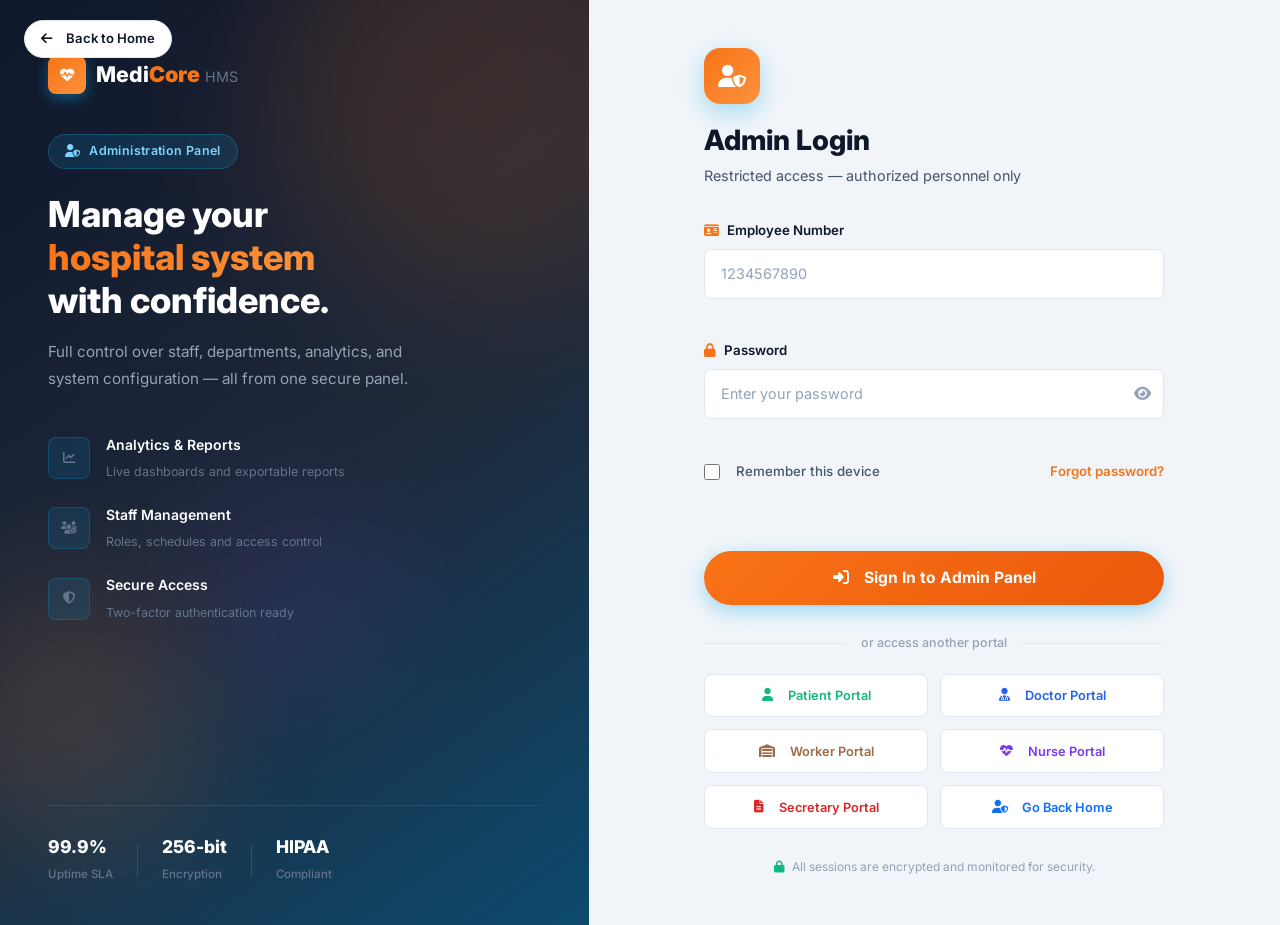
==== commit 28da9b0c: "Revert "eliminar comentarios" This reverts commit 51f3d2fd3796e6886f155528f2625fb58650e87a." ====
--- a/Admin_Login.html
+++ b/Admin_Login.html
@@ -1,54 +1,74 @@
-﻿<!doctype html>
+<!doctype html>
 <html lang="en">
   <head>
     <meta charset="UTF-8" />
     <meta name="viewport" content="width=device-width, initial-scale=1.0" />
     <script src="https://www.google.com/recaptcha/api.js" async defer></script>
-    <title>Admin Login â€” MediCore HMS</title>
+    <title>Admin Login — MediCore HMS</title>
+
+    <!-- Bootstrap CSS -->
     <link
       href="https://cdn.jsdelivr.net/npm/bootstrap@5.3.0/dist/css/bootstrap.min.css"
       rel="stylesheet"
     />
+
+    <!-- Font Awesome -->
     <link
       rel="stylesheet"
       href="https://cdnjs.cloudflare.com/ajax/libs/font-awesome/6.4.0/css/all.min.css"
     />
+
+    <!-- Google Fonts: Inter -->
     <link
       href="https://fonts.googleapis.com/css2?family=Inter:wght@300;400;500;600;700;800&display=swap"
       rel="stylesheet"
     />
+
+    <!-- Login CSS (nuevo archivo, no sobreescribe style.css) -->
     <link rel="stylesheet" href="css/admin_login.css" />
   </head>
+
   <body class="login-body">
+    <!-- Back link -->
     <a href="index.html" class="back-link">
       <i class="fas fa-arrow-left me-2"></i>Back to Home
     </a>
+
     <div class="login-wrapper">
+      <!-- Left panel — branding -->
       <div class="login-panel-left d-none d-lg-flex">
         <div class="left-bg-shapes">
           <div class="l-shape l-shape-1"></div>
           <div class="l-shape l-shape-2"></div>
           <div class="l-shape l-shape-3"></div>
         </div>
+
         <div class="left-content">
+          <!-- Logo -->
           <div class="left-brand">
             <span class="brand-icon-login"
               ><i class="fas fa-heartbeat"></i
             ></span>
             <span>Medi<strong>Core</strong> <em>HMS</em></span>
           </div>
+
+          <!-- Badge -->
           <div class="left-badge">
             <i class="fas fa-user-shield me-2"></i>Administration Panel
           </div>
+
           <h2 class="left-heading">
             Manage your<br />
             <span class="text-gradient-light">hospital system</span><br />
             with confidence.
           </h2>
+
           <p class="left-sub">
             Full control over staff, departments, analytics, and system
-            configuration â€” all from one secure panel.
+            configuration — all from one secure panel.
           </p>
+
+          <!-- Feature list -->
           <div class="left-features">
             <div class="left-feature-item">
               <span class="lf-icon"><i class="fas fa-chart-line"></i></span>
@@ -73,6 +93,8 @@
             </div>
           </div>
         </div>
+
+        <!-- Bottom stat strip -->
         <div class="left-stats">
           <div class="left-stat">
             <strong>99.9%</strong>
@@ -90,29 +112,38 @@
           </div>
         </div>
       </div>
+
+      <!-- Right panel — form -->
       <div class="login-panel-right">
         <div class="login-form-box">
+          <!-- Mobile brand (visible only on small screens) -->
           <div class="mobile-brand d-flex d-lg-none">
             <span class="brand-icon-login brand-icon-sm-login"
               ><i class="fas fa-heartbeat"></i
             ></span>
             <span>Medi<strong>Core</strong> <em>HMS</em></span>
           </div>
+
+          <!-- Header -->
           <div class="form-header">
             <div class="form-icon-wrap">
               <i class="fas fa-user-shield"></i>
             </div>
             <h1 class="form-title">Admin Login</h1>
             <p class="form-subtitle">
-              Restricted access â€” authorized personnel only
+              Restricted access — authorized personnel only
             </p>
           </div>
+
+          <!-- Alert (hidden by default, shown on error via JS) -->
           <div class="login-alert" id="loginAlert" style="display: none">
             <i class="fas fa-exclamation-triangle me-2"></i>
             <span id="alertMessage"
               >Invalid credentials. Please try again.</span
             >
           </div>
+
+          <!-- Form -->
           <form id="adminLoginForm" novalidate>
             <div class="field-group">
               <label for="adminEmployeeId" class="field-label">
@@ -128,6 +159,7 @@
               />
               <span class="field-error" id="employeeIdError"></span>
             </div>
+
             <div class="field-group">
               <label for="adminPassword" class="field-label">
                 <i class="fas fa-lock me-2"></i>Password
@@ -152,6 +184,7 @@
               </div>
               <span class="field-error" id="pwError"></span>
             </div>
+
             <div class="form-options">
               <label class="remember-label">
                 <input type="checkbox" id="rememberMe" />
@@ -160,6 +193,7 @@
               </label>
               <a href="#" class="forgot-link">Forgot password?</a>
             </div>
+
             <div class="field-group captcha-wrap">
               <div
                 class="g-recaptcha"
@@ -167,18 +201,23 @@
               ></div>
               <span class="field-error" id="captchaError"></span>
             </div>
+
             <button type="submit" class="btn-login" id="loginBtn">
               <span class="btn-login-text">
                 <i class="fas fa-sign-in-alt me-2"></i>Sign In to Admin Panel
               </span>
               <span class="btn-login-loading" style="display: none">
-                <span class="spinner"></span> Authenticatingâ€¦
+                <span class="spinner"></span> Authenticating…
               </span>
             </button>
           </form>
+
+          <!-- Divider -->
           <div class="form-divider">
             <span>or access another portal</span>
           </div>
+
+          <!-- Other portals -->
           <div class="other-portals">
             <a href="Patient_Login.html" class="portal-link portal-link-patient">
               <i class="fas fa-user me-2"></i>Patient Portal
@@ -199,6 +238,7 @@
               <i class="fas fa-user-shield me-2"></i>Go Back Home
             </a>
           </div>
+
           <p class="form-footer-note">
             <i class="fas fa-lock me-1"></i>
             All sessions are encrypted and monitored for security.
@@ -206,7 +246,12 @@
         </div>
       </div>
     </div>
+
+    <!-- Bootstrap JS -->
     <script src="https://cdn.jsdelivr.net/npm/bootstrap@5.3.0/dist/js/bootstrap.bundle.min.js"></script>
+
+    <!-- Enlace al admin_login.js -->
     <script src="js/admin_login.js?v=2"></script>
+
   </body>
-</html>
+</html>
--- a/css/admin_login.css
+++ b/css/admin_login.css
@@ -1,7 +1,18 @@
-﻿:root {
-     --primary:       #f97316;   --primary-dark:  #ea580c;   --primary-light: #ffedd5;   --accent:        #fb923c;   --success:       #10b981;
+/* ══════════════════════════════════════
+   MediCore HMS — Admin Login Stylesheet
+   admin-login.css (no sobrescribe style.css)
+   ══════════════════════════════════════ */
+
+/* Reuses design variables from the main system */
+:root {
+     --primary:       #f97316;   /* naranja */
+    --primary-dark:  #ea580c;   /* naranja oscuro */
+    --primary-light: #ffedd5;   /* naranja claro */
+    --accent:        #fb923c;   /* naranja medio */
+    --success:       #10b981;
     --danger:        #ef4444;
     --purple:        #8b5cf6;
+
     --dark:          #0f172a;
     --dark-2:        #1e293b;
     --mid:           #475569;
@@ -9,16 +20,22 @@
     --white:         #ffffff;
     --border:        #e2e8f0;
     --text:          #334155;
+
     --radius-sm:     8px;
     --radius:        16px;
     --radius-lg:     24px;
+
     --shadow-sm:     0 2px 8px rgba(0,0,0,.06);
     --shadow:        0 8px 24px rgba(0,0,0,.10);
     --shadow-lg:     0 20px 48px rgba(0,0,0,.14);
+
     --transition:    all .3s ease;
 }
+
+/* ── Specific reset for login ── */
 *, *::before, *::after { box-sizing: border-box; margin: 0; padding: 0; }
 html { scroll-behavior: smooth; }
+
 body.login-body {
     font-family: 'Inter', sans-serif;
     color: var(--text);
@@ -29,6 +46,8 @@
      max-width: 1620px;
     margin: 0 auto;
 }
+
+/* ── Back link ── */
 .back-link {
     position: fixed;
     top: 1.25rem;
@@ -48,15 +67,20 @@
     border-radius: 50px;
     transition: var(--transition);
 }
+
 .back-link:hover {
     color: var(--dark);
     background: #f8fafc;
     border-color: var(--border);
 }
+
+/* ── Layout wrapper ── */
 .login-wrapper {
     display: flex;
     min-height: 100vh;
 }
+
+/* ══ LEFT PANEL ══ */
 .login-panel-left {
     flex: 0 0 46%;
     background: linear-gradient(145deg, #0f172a 0%, #1e293b 55%, #0c4a6e 100%);
@@ -67,29 +91,38 @@
     position: relative;
     overflow: hidden;
 }
+
+/* Background shapes — same style as hero */
 .left-bg-shapes { position: absolute; inset: 0; pointer-events: none; }
+
 .l-shape {
     position: absolute;
     border-radius: 50%;
     filter: blur(70px);
     opacity: .15;
 }
+
 .l-shape-1 {
     width: 420px; height: 420px;
     background: var(--primary);
     top: -120px; right: -100px;
 }
+
 .l-shape-2 {
     width: 260px; height: 260px;
     background: var(--accent);
     bottom: 80px; left: -60px;
 }
+
 .l-shape-3 {
     width: 180px; height: 180px;
     background: var(--purple);
     top: 55%; left: 35%;
 }
+
+/* Left content */
 .left-content { position: relative; z-index: 2; }
+
 .left-brand {
     display: flex;
     align-items: center;
@@ -99,8 +132,10 @@
     color: white;
     margin-bottom: 2.5rem;
 }
+
 .left-brand strong { color: var(--primary); }
 .left-brand em { font-style: normal; color: #64748b; font-weight: 400; font-size: .9rem; }
+
 .brand-icon-login {
     width: 38px;
     height: 38px;
@@ -114,12 +149,14 @@
     flex-shrink: 0;
     box-shadow: 0 4px 14px rgba(14,165,233,.45);
 }
+
 .brand-icon-sm-login {
     width: 30px;
     height: 30px;
     font-size: .75rem;
     border-radius: 6px;
 }
+
 .left-badge {
     display: inline-flex;
     align-items: center;
@@ -133,6 +170,7 @@
     margin-bottom: 1.5rem;
     letter-spacing: .03em;
 }
+
 .left-heading {
     font-size: clamp(1.75rem, 2.8vw, 2.6rem);
     font-weight: 800;
@@ -140,12 +178,14 @@
     line-height: 1.2;
     margin-bottom: 1.1rem;
 }
+
 .text-gradient-light {
     background: linear-gradient(135deg, var(--primary), var(--accent));
     -webkit-background-clip: text;
     -webkit-text-fill-color: transparent;
     background-clip: text;
 }
+
 .left-sub {
     color: #94a3b8;
     font-size: .95rem;
@@ -153,12 +193,16 @@
     max-width: 370px;
     margin-bottom: 2.5rem;
 }
+
+/* Feature items */
 .left-features { display: flex; flex-direction: column; gap: 1.2rem; }
+
 .left-feature-item {
     display: flex;
     align-items: center;
     gap: 1rem;
 }
+
 .lf-icon {
     width: 42px;
     height: 42px;
@@ -172,6 +216,7 @@
     font-size: .95rem;
     flex-shrink: 0;
 }
+
 .left-feature-item strong {
     display: block;
     color: white;
@@ -179,10 +224,13 @@
     font-weight: 600;
     margin-bottom: .1rem;
 }
+
 .left-feature-item span {
     font-size: .78rem;
     color: #64748b;
 }
+
+/* Bottom stats strip */
 .left-stats {
     position: relative;
     z-index: 2;
@@ -192,6 +240,7 @@
     padding-top: 2rem;
     border-top: 1px solid rgba(255,255,255,.08);
 }
+
 .left-stat strong {
     display: block;
     font-size: 1.1rem;
@@ -200,16 +249,20 @@
     line-height: 1;
     margin-bottom: .2rem;
 }
+
 .left-stat span {
     font-size: .72rem;
     color: #64748b;
     font-weight: 500;
 }
+
 .left-stat-divider {
     width: 1px;
     height: 32px;
     background: rgba(255,255,255,.12);
 }
+
+/* ══ RIGHT PANEL ══ */
 .login-panel-right {
     flex: 1;
     display: flex;
@@ -218,10 +271,14 @@
     padding: 3rem 2rem;
     background: var(--light);
 }
+
+/* Form box */
 .login-form-box {
     width: 100%;
     max-width: 460px;
 }
+
+/* Mobile brand */
 .mobile-brand {
     align-items: center;
     gap: .55rem;
@@ -230,9 +287,13 @@
     color: var(--dark);
     margin-bottom: 2rem;
 }
+
 .mobile-brand strong { color: var(--primary); }
 .mobile-brand em { font-style: normal; color: var(--mid); font-weight: 400; font-size: .85rem; }
+
+/* Form header */
 .form-header { margin-bottom: 2rem; }
+
 .form-icon-wrap {
     width: 56px;
     height: 56px;
@@ -246,17 +307,21 @@
     margin-bottom: 1.25rem;
     box-shadow: 0 8px 24px rgba(14,165,233,.35);
 }
+
 .form-title {
     font-size: 1.75rem;
     font-weight: 800;
     color: var(--dark);
     margin-bottom: .4rem;
 }
+
 .form-subtitle {
     color: var(--mid);
     font-size: .9rem;
     margin: 0;
 }
+
+/* Alert */
 .login-alert {
     display: flex;
     align-items: center;
@@ -270,7 +335,10 @@
     margin-bottom: 1.5rem;
     gap: .5rem;
 }
+
+/* Field group */
 .field-group { margin-bottom: 1.25rem; }
+
 .field-label {
     display: block;
     font-size: .83rem;
@@ -278,7 +346,9 @@
     color: var(--dark);
     margin-bottom: .45rem;
 }
+
 .field-label i { color: var(--primary); }
+
 .field-input {
     width: 100%;
     background: var(--white);
@@ -291,11 +361,14 @@
     transition: var(--transition);
     outline: none;
 }
+
 .field-input::placeholder { color: #94a3b8; }
+
 .field-input:focus {
     border-color: var(--primary);
     box-shadow: 0 0 0 3px rgba(14,165,233,.14);
 }
+
 .field-error {
     display: block;
     font-size: .78rem;
@@ -304,12 +377,16 @@
     margin-top: .35rem;
     min-height: 1rem;
 }
+
+/* Password input */
 .input-password-wrap {
     position: relative;
 }
+
 .input-password-wrap .field-input {
     padding-right: 3rem;
 }
+
 .toggle-pw {
     position: absolute;
     right: .85rem;
@@ -323,7 +400,10 @@
     padding: 0;
     transition: color .2s;
 }
+
 .toggle-pw:hover { color: var(--primary); }
+
+/* Form options row */
 .form-options {
     display: flex;
     justify-content: space-between;
@@ -331,6 +411,7 @@
     margin-bottom: 1.75rem;
     font-size: .83rem;
 }
+
 .remember-label {
     display: flex;
     align-items: center;
@@ -340,19 +421,24 @@
     font-weight: 500;
     user-select: none;
 }
+
 .remember-label input[type="checkbox"] {
     width: 16px;
     height: 16px;
     accent-color: var(--primary);
     cursor: pointer;
 }
+
 .forgot-link {
     color: var(--primary);
     text-decoration: none;
     font-weight: 600;
     transition: color .2s;
 }
+
 .forgot-link:hover { color: var(--primary-dark); text-decoration: underline; }
+
+/* Login button */
 .btn-login {
     width: 100%;
     background: linear-gradient(135deg, var(--primary), var(--primary-dark));
@@ -371,21 +457,26 @@
     justify-content: center;
     gap: .5rem;
 }
+
 .btn-login:hover:not(:disabled) {
     transform: translateY(-2px);
     box-shadow: 0 10px 28px rgba(14,165,233,.5);
     background: linear-gradient(135deg, var(--primary-dark), var(--primary));
 }
+
 .btn-login:disabled {
     opacity: .75;
     cursor: not-allowed;
 }
+
 .btn-login-text,
 .btn-login-loading {
     display: inline-flex;
     align-items: center;
     gap: .45rem;
 }
+
+/* Spinner */
 .spinner {
     display: inline-block;
     width: 16px;
@@ -395,7 +486,10 @@
     border-radius: 50%;
     animation: spin .7s linear infinite;
 }
+
 @keyframes spin { to { transform: rotate(360deg); } }
+
+/* Divider */
 .form-divider {
     display: flex;
     align-items: center;
@@ -405,6 +499,7 @@
     color: #94a3b8;
     font-weight: 500;
 }
+
 .form-divider::before,
 .form-divider::after {
     content: '';
@@ -412,12 +507,15 @@
     height: 1px;
     background: var(--border);
 }
+
+/* Other portals */
 .other-portals {
     display: flex;
     flex-wrap: wrap;
     gap: .75rem;
     margin-bottom: 1.75rem;
 }
+
 .portal-link {
     flex: 1 1 calc(50% - .75rem);
     min-width: calc(50% - .75rem);
@@ -434,71 +532,89 @@
     background: var(--white);
     transition: var(--transition);
 }
+
 .portal-link-patient { color: var(--success); }
 .portal-link-patient:hover {
     border-color: var(--success);
     background: #d1fae5;
     color: #065f46;
 }
+
 .portal-link-doctor { color: #2563eb; }
 .portal-link-doctor:hover {
     border-color: #2563eb;
     background: #dbeafe;
     color: #2563eb;
 }
+
 .portal-link-worker { color: #a16a44; }
 .portal-link-worker:hover {
     border-color: #a16a44;
     background: #f7efe7;
     color: #55331d;
 }
+
 .portal-link-nurse { color: #7c3aed; }
 .portal-link-nurse:hover {
     border-color: #7c3aed;
     background: #ede9fe;
     color: #4c1d95;
 }
+
 .portal-link-secretary { color: #dc2626; }
 .portal-link-secretary:hover {
     border-color: #dc2626;
     background: #fee2e2;
     color: #7f1d1d;
 }
+
+/* Footer note */
 .form-footer-note {
     text-align: center;
     font-size: .75rem;
     color: #94a3b8;
     margin: 0;
 }
+
 .form-footer-note i { color: var(--success); }
+
+/* ══ RESPONSIVE ══ */
 @media (max-width: 991px) {
     .login-panel-right {
         padding: 5rem 1.5rem 2.5rem;
     }
+
     .back-link {
         color: var(--dark);
         background: var(--white);
         border-color: var(--border);
     }
+
     .back-link:hover {
         color: var(--dark);
         background: #f8fafc;
         border-color: var(--border);
     }
 }
+
 @media (max-width: 576px) {
     .login-form-box { max-width: 100%; }
     .other-portals { flex-direction: column; }
     .form-options { flex-direction: column; align-items: flex-start; gap: .75rem; }
 }
+
+
+
 .captcha-wrap {
     margin-bottom: 1.5rem;
 }
+
 .captcha-wrap .g-recaptcha {
     transform-origin: left top;
 }
+
 @media (max-width: 400px) {
     .captcha-wrap .g-recaptcha {
         transform: scale(0.88);
     }
-}
+}
